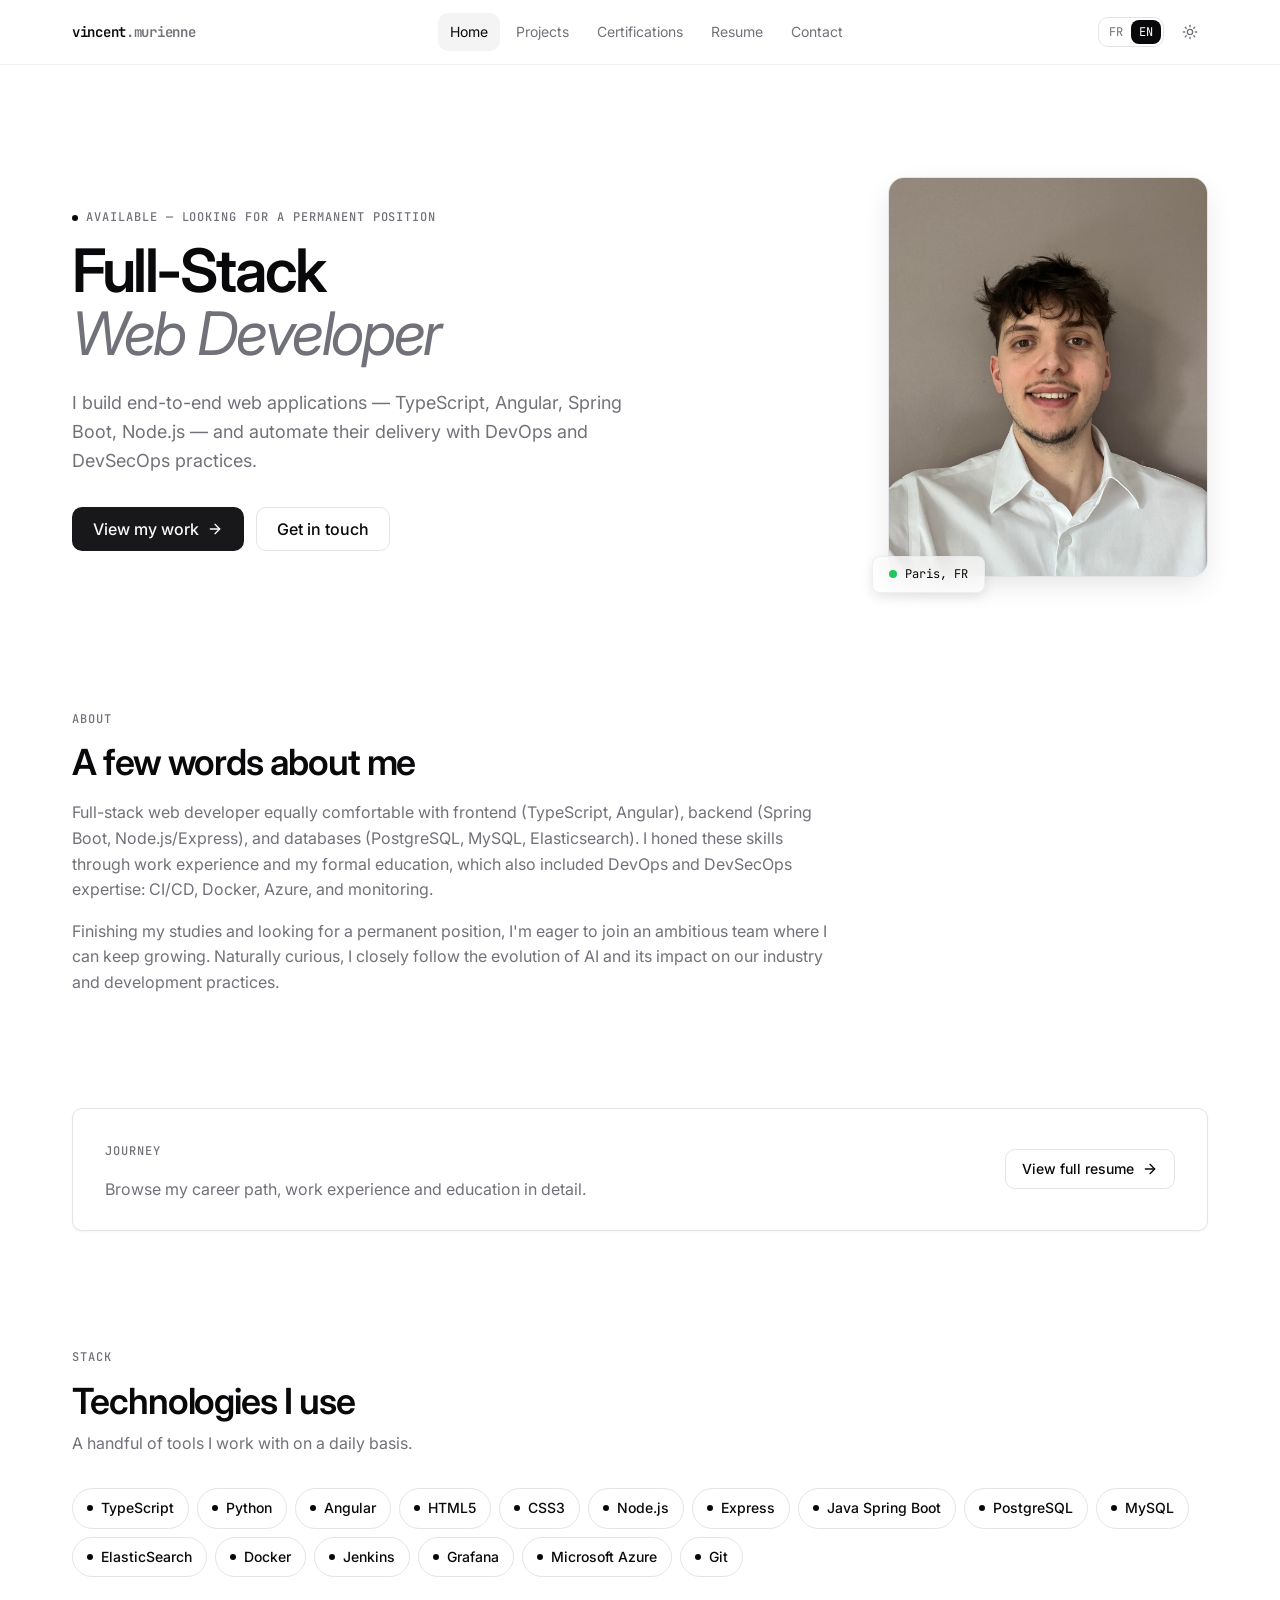
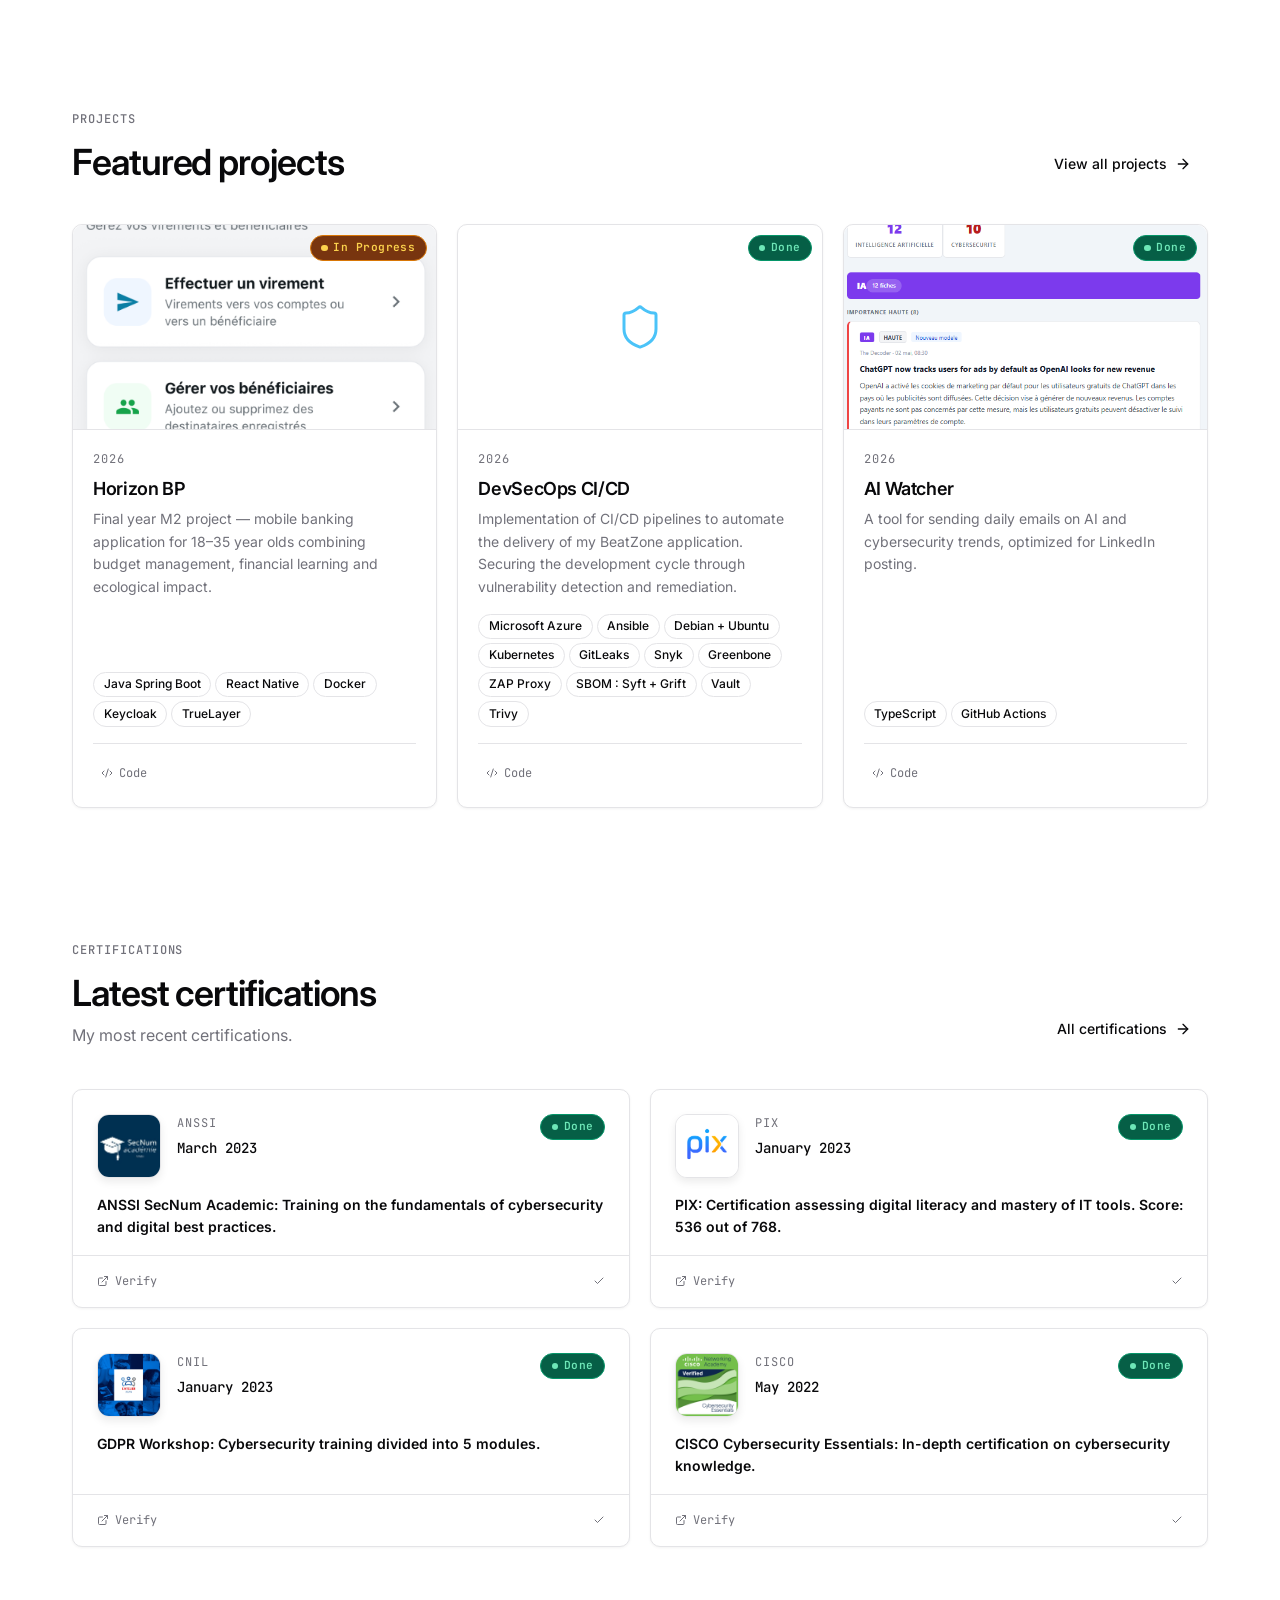
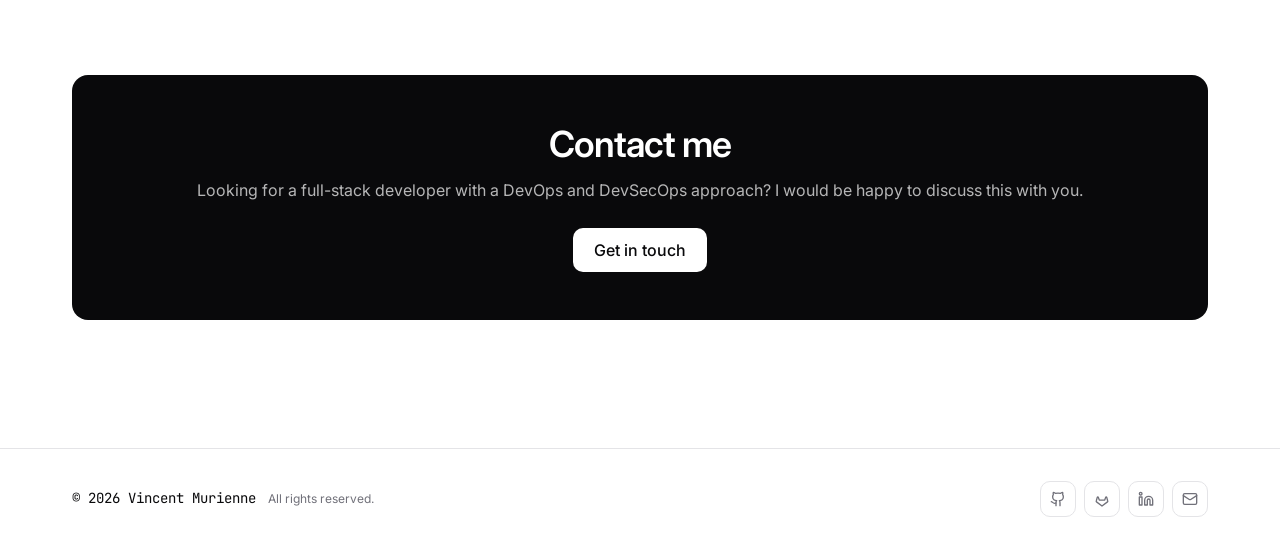
==== index.html @ c7793aec "Mise à jour du Portfolio" ====
<!DOCTYPE html>
<html lang="fr">
<head>
  <meta charset="UTF-8" />
  <meta name="viewport" content="width=device-width, initial-scale=1.0" />
  <title>Vincent Murienne — Développeur Web Full-Stack</title>
  <meta name="description" content="Portfolio de Vincent Murienne, développeur web full-stack. React, Next.js, Node.js, TypeScript." />
  <link rel="preconnect" href="https://fonts.googleapis.com" />
  <link rel="preconnect" href="https://fonts.gstatic.com" crossorigin />
  <link href="https://fonts.googleapis.com/css2?family=Inter:ital,opsz,wght@0,14..32,300..700;1,14..32,300..700&family=JetBrains+Mono:wght@400;500;600&display=swap" rel="stylesheet" />
  <link rel="stylesheet" href="assets/css/style.css" />
  <script>(function(){var t=localStorage.getItem('theme')||(globalThis.matchMedia('(prefers-color-scheme: dark)').matches?'dark':'light');document.documentElement.classList.toggle('dark',t==='dark')})();</script>
</head>
<body>
  <div id="site-header"></div>

  <main>
    <!-- ===================== HERO ===================== -->
    <section class="section-hero">
      <div class="container">
        <div class="hero-grid">
          <!-- LEFT -->
          <div class="fade-in dir-left">
            <span class="section-eyebrow">
              <span class="badge-dot"></span>
              <span data-i18n="hero.available"></span>
            </span>
            <h1>
              <span data-i18n="hero.title.line1"></span><br />
              <span class="italic font-normal text-muted" data-i18n="hero.title.line2"></span>
            </h1>
            <p class="hero-subtitle" data-i18n="hero.subtitle">
            </p>
            <div class="hero-ctas">
              <a href="projects.html" class="btn btn-default btn-lg" id="hero-cta-projects">
                <span data-i18n="hero.cta.projects"></span>
                <svg xmlns="http://www.w3.org/2000/svg" width="16" height="16" viewBox="0 0 24 24" fill="none" stroke="currentColor" stroke-width="2" stroke-linecap="round" stroke-linejoin="round"><path d="M5 12h14"/><path d="m12 5 7 7-7 7"/></svg>
              </a>
              <a href="contact.html" class="btn btn-outline btn-lg">
                <span data-i18n="hero.cta.contact"></span>
              </a>
            </div>
          </div>
          <!-- RIGHT -->
          <div class="hero-img-col fade-in dir-right" data-delay="150">
            <div class="hero-img-wrap">
              <div class="hero-avatar">
                <img src="assets/images/moi.jpg" alt="Vincent Murienne" onerror="this.style.display='none'" />
              </div>
              <div class="glass hero-location-badge">
                <span class="green-dot"></span>Paris, FR
              </div>
            </div>
          </div>
        </div>
      </div>
    </section>

    <!-- ===================== ABOUT ===================== -->
    <section class="section">
      <div class="container">
        <div class="fade-in">
          <span class="section-eyebrow" data-i18n="about.eyebrow"></span>
          <h2 data-i18n="about.title"></h2>
          <p class="mt-4 max-w-3xl text-muted" data-i18n="about.p1">
          </p>
          <p class="mt-4 max-w-3xl text-muted" data-i18n="about.p2">
            
          </p>
        </div>
      </div>
    </section>

    <!-- ===================== CV ===================== -->
    <section class="section-sm">
      <div class="container">
        <div class="fade-in">
          <div class="card" style="display:flex;align-items:center;justify-content:space-between;flex-wrap:wrap;gap:1.5rem;padding:1.75rem 2rem">
            <div>
              <span class="section-eyebrow" data-i18n="cv.eyebrow"></span>
              <p class="mt-1 text-muted" data-i18n="home.cvLead"></p>
            </div>
            <a href="cv.html" class="btn btn-outline" style="white-space:nowrap;flex-shrink:0">
              <span data-i18n="home.viewCV"></span>
              <svg xmlns="http://www.w3.org/2000/svg" width="16" height="16" viewBox="0 0 24 24" fill="none" stroke="currentColor" stroke-width="2" stroke-linecap="round" stroke-linejoin="round"><path d="M5 12h14"/><path d="m12 5 7 7-7 7"/></svg>
            </a>
          </div>
        </div>
      </div>
    </section>

    <!-- ===================== STACK ===================== -->
    <section class="section">
      <div class="container">
        <div class="fade-in">
          <span class="section-eyebrow" data-i18n="stack.eyebrow"></span>
          <h2 data-i18n="stack.title"></h2>
          <p class="mt-2 text-muted" data-i18n="stack.lead"></p>
        </div>
        <div class="stack-grid" id="stack-chips"></div>
      </div>
    </section>

    <!-- ===================== FEATURED PROJECTS ===================== -->
    <section class="section">
      <div class="container">
        <div class="fade-in">
          <div class="flex items-end justify-between flex-wrap gap-4 mb-10">
            <div>
              <span class="section-eyebrow" data-i18n="projects.eyebrow"></span>
              <h2 data-i18n="projects.featured">s</h2>
            </div>
            <a href="projects.html" class="btn btn-ghost" id="view-projects-btn">
              <span data-i18n="home.viewProjects"></span>
              <svg xmlns="http://www.w3.org/2000/svg" width="16" height="16" viewBox="0 0 24 24" fill="none" stroke="currentColor" stroke-width="2" stroke-linecap="round" stroke-linejoin="round"><path d="M5 12h14"/><path d="m12 5 7 7-7 7"/></svg>
            </a>
          </div>
        </div>
        <div class="grid-3" id="featured-projects"></div>
      </div>
    </section>

    <!-- ===================== CERTIFICATIONS ===================== -->
    <section class="section">
      <div class="container">
        <div class="fade-in">
          <div class="flex items-end justify-between flex-wrap gap-4 mb-10">
            <div>
              <span class="section-eyebrow" data-i18n="certs.eyebrow"></span>
              <h2 data-i18n="certs.recent"></h2>
              <p class="mt-2 text-muted" data-i18n="home.featuredCertsLead"></p>
            </div>
            <a href="certifications.html" class="btn btn-ghost" id="view-certs-btn">
              <span data-i18n="home.viewCerts"></span>
              <svg xmlns="http://www.w3.org/2000/svg" width="16" height="16" viewBox="0 0 24 24" fill="none" stroke="currentColor" stroke-width="2" stroke-linecap="round" stroke-linejoin="round"><path d="M5 12h14"/><path d="m12 5 7 7-7 7"/></svg>
            </a>
          </div>
        </div>
        <div class="grid-2" id="featured-certs"></div>
      </div>
    </section>

    <!-- ===================== CONTACT ===================== -->
    <section class="section">
      <div class="container">
        <div class="fade-in">
          <div class="cta-block">
            <h2 data-i18n="contact.title"></h2>
            <p data-i18n="contact.lead"></p>
            <a href="contact.html" class="btn btn-secondary btn-lg" style="margin-top:1.5rem;background:var(--background);color:var(--foreground)">
              <span data-i18n="hero.cta.contact"></span>
            </a>
          </div>
        </div>
      </div>
    </section>
  </main>

  <div id="site-footer"></div>

  <script src="assets/js/data.js"></script>
  <script src="assets/js/i18n.js"></script>
  <script src="assets/js/main.js"></script>
  <script>
    globalThis.renderPage = function () {
      const chipsEl = document.getElementById("stack-chips");
      if (chipsEl) {
        chipsEl.innerHTML = STACK.map((s, i) => `
          <div class="fade-in dir-up" data-delay="${i * 40}">
            <span class="stack-chip">
              <span class="badge-dot"></span>${s.name}
            </span>
          </div>`).join("");
      }

      // Featured projects — ordre explicite
      const projEl = document.getElementById("featured-projects");
      if (projEl) {
        const featuredIds = ["s1", "s2", "p1"];
        const featured = featuredIds.map(id => PROJECTS.find(p => p.id === id)).filter(Boolean);
        projEl.innerHTML = featured.map((p, i) => renderProjectCard(p, i * 100)).join("");
      }

      // Featured certs
      const certsEl = document.getElementById("featured-certs");
      if (certsEl) {
        certsEl.innerHTML = CERTIFICATIONS.slice(0, 4).map((c, i) => renderCertCard(c, i * 80)).join("");
      }

      i18n._applyStatic();
      requestAnimationFrame(initFadeIn);
    };
  </script>
</body>
</html>
---- assets/css/style.css ----
﻿/* ============================================================
  FONTS
============================================================ */
@import url('https://fonts.googleapis.com/css2?family=Inter:ital,opsz,wght@0,14..32,300..700;1,14..32,300..700&family=JetBrains+Mono:wght@400;500;600&display=swap');

:root {
  --background: hsl(0, 0%, 100%);
  --foreground: hsl(240, 10%, 3.9%);
  --card: hsl(0, 0%, 100%);
  --card-foreground: hsl(240, 10%, 3.9%);
  --primary: hsl(240, 5.9%, 10%);
  --primary-foreground: hsl(0, 0%, 98%);
  --secondary: hsl(240, 4.8%, 95.9%);
  --secondary-foreground: hsl(240, 5.9%, 10%);
  --muted: hsl(240, 4.8%, 95.9%);
  --muted-foreground: hsl(240, 3.8%, 46.1%);
  --accent: hsl(240, 4.8%, 95.9%);
  --accent-foreground: hsl(240, 5.9%, 10%);
  --destructive: hsl(0, 84.2%, 60.2%);
  --border: hsl(240, 5.9%, 90%);
  --input: hsl(240, 5.9%, 90%);
  --ring: hsl(240, 5.9%, 10%);
  --radius: 0.625rem;
  --glass-bg: hsla(0, 0%, 100%, 0.7);
  --glass-border: hsla(240, 5.9%, 90%, 0.6);
  --font-sans: 'Inter', -apple-system, BlinkMacSystemFont, 'Segoe UI', Roboto, sans-serif;
  --font-mono: 'JetBrains Mono', 'Fira Code', 'Cascadia Code', Consolas, monospace;
}

.dark {
  --background: hsl(240, 10%, 3.9%);
  --foreground: hsl(0, 0%, 98%);
  --card: hsl(240, 10%, 5.9%);
  --card-foreground: hsl(0, 0%, 98%);
  --primary: hsl(0, 0%, 98%);
  --primary-foreground: hsl(240, 5.9%, 10%);
  --secondary: hsl(240, 3.7%, 15.9%);
  --secondary-foreground: hsl(0, 0%, 98%);
  --muted: hsl(240, 3.7%, 15.9%);
  --muted-foreground: hsl(240, 5%, 64.9%);
  --accent: hsl(240, 3.7%, 15.9%);
  --accent-foreground: hsl(0, 0%, 98%);
  --destructive: hsl(0, 62.8%, 30.6%);
  --border: hsl(240, 3.7%, 15.9%);
  --input: hsl(240, 3.7%, 15.9%);
  --ring: hsl(240, 4.9%, 83.9%);
  --glass-bg: hsla(240, 10%, 5.9%, 0.7);
  --glass-border: hsla(240, 3.7%, 25%, 0.6);
}

*, *::before, *::after { box-sizing: border-box; }
* { margin: 0; padding: 0; }
html { scroll-behavior: smooth; -webkit-text-size-adjust: 100%; }
body {
  font-family: var(--font-sans);
  background-color: var(--background);
  color: var(--foreground);
  line-height: 1.6;
  -webkit-font-smoothing: antialiased;
  -moz-osx-font-smoothing: grayscale;
  font-feature-settings: "rlig" 1, "calt" 1;
}
a { color: inherit; text-decoration: none; }
img, svg { display: block; max-width: 100%; }
button { cursor: pointer; border: none; background: none; font-family: inherit; font-size: inherit; color: inherit; }
ul, ol { list-style: none; }
input, textarea, select { font-family: inherit; }

/* ============================================================
  TYPOGRAPHY
============================================================ */
h1 { font-size: clamp(2.25rem, 5vw, 3.75rem); font-weight: 600; letter-spacing: -0.04em; line-height: 1.05; }
h2 { font-size: clamp(1.6rem, 3vw, 2.25rem); font-weight: 600; letter-spacing: -0.03em; line-height: 1.2; }
h3 { font-size: 1.125rem; font-weight: 600; letter-spacing: -0.02em; line-height: 1.3; }

/* ============================================================
  LAYOUT
============================================================ */
.container {
  width: 100%;
  max-width: 1200px;
  margin-left: auto;
  margin-right: auto;
  padding-left: 1.5rem;
  padding-right: 1.5rem;
}
@media (min-width: 768px) {
  .container { padding-left: 2rem; padding-right: 2rem; }
}

/* ============================================================
  GLASS
============================================================ */
.glass {
  background: var(--glass-bg);
  -webkit-backdrop-filter: blur(12px) saturate(1.4);
  backdrop-filter: blur(12px) saturate(1.4);
  border: 1px solid var(--glass-border);
}

/* ============================================================
  NAVBAR
============================================================ */
#site-header {
  position: sticky;
  top: 0;
  z-index: 40;
  width: 100%;
}
.navbar {
  background: var(--glass-bg);
  -webkit-backdrop-filter: blur(12px) saturate(1.4);
  backdrop-filter: blur(12px) saturate(1.4);
  border-bottom: 1px solid var(--glass-border);
}
.navbar-inner {
  display: flex;
  height: 4rem;
  align-items: center;
  justify-content: space-between;
  gap: 1rem;
}
.navbar-logo {
  font-family: var(--font-mono);
  font-size: 0.875rem;
  font-weight: 600;
  letter-spacing: -0.02em;
  white-space: nowrap;
  flex-shrink: 0;
}
.navbar-logo .logo-muted { color: var(--muted-foreground); }
.navbar-nav {
  display: none;
  align-items: center;
  gap: 0.25rem;
}
@media (min-width: 768px) { .navbar-nav { display: flex; } }
.navbar-nav a {
  padding: 0.5rem 0.75rem;
  font-size: 0.875rem;
  border-radius: var(--radius);
  transition: color 0.15s, background-color 0.15s;
  color: var(--muted-foreground);
}
.navbar-nav a:hover { color: var(--foreground); background-color: var(--accent); }
.navbar-nav a.active { color: var(--foreground); background-color: var(--accent); }
.navbar-actions { display: flex; align-items: center; gap: 0.5rem; }
.lang-switcher {
  display: flex;
  align-items: center;
  border: 1px solid var(--border);
  border-radius: var(--radius);
  padding: 0.125rem;
  font-family: var(--font-mono);
  font-size: 0.75rem;
}
.lang-switcher button {
  padding: 0.25rem 0.5rem;
  border-radius: calc(var(--radius) - 2px);
  text-transform: uppercase;
  color: var(--muted-foreground);
  transition: color 0.15s, background-color 0.15s;
}
.lang-switcher button:hover { color: var(--foreground); }
.lang-switcher button.lang-active { background-color: var(--foreground); color: var(--background); }
.theme-toggle {
  width: 2.25rem; height: 2.25rem;
  display: inline-flex; align-items: center; justify-content: center;
  border-radius: var(--radius);
  color: var(--muted-foreground);
  transition: color 0.15s, background-color 0.15s;
}
.theme-toggle:hover { color: var(--foreground); background-color: var(--accent); }
.theme-toggle .icon-sun { display: block; }
.theme-toggle .icon-moon { display: none; }
.dark .theme-toggle .icon-sun { display: none; }
.dark .theme-toggle .icon-moon { display: block; }
.mobile-menu-btn {
  display: inline-flex; align-items: center; justify-content: center;
  width: 2.25rem; height: 2.25rem;
  border-radius: var(--radius);
  color: var(--foreground);
  transition: background-color 0.15s;
}
.mobile-menu-btn:hover { background-color: var(--accent); }
@media (min-width: 768px) { .mobile-menu-btn { display: none; } }
.mobile-menu {
  display: none;
  border-top: 1px solid var(--border);
  padding: 0.75rem;
  flex-direction: column;
  gap: 0.25rem;
  background: var(--glass-bg);
  -webkit-backdrop-filter: blur(12px);
  backdrop-filter: blur(12px);
}
.mobile-menu.open { display: flex; }
@media (min-width: 768px) { .mobile-menu { display: none !important; } }
.mobile-menu a {
  padding: 0.625rem 0.75rem;
  border-radius: var(--radius);
  font-size: 0.875rem;
  color: var(--muted-foreground);
  transition: color 0.15s, background-color 0.15s;
}
.mobile-menu a:hover, .mobile-menu a.active { color: var(--foreground); background-color: var(--accent); }

/* ============================================================
  FOOTER
============================================================ */
.site-footer { border-top: 1px solid var(--border); margin-top: 4rem; }
.footer-inner {
  display: flex; flex-wrap: wrap; align-items: center;
  justify-content: space-between; gap: 1rem;
  padding-top: 2rem; padding-bottom: 2rem;
}
.footer-copy { display: flex; align-items: center; gap: 0.75rem; }
.footer-copy .footer-year { font-family: var(--font-mono); font-size: 0.875rem; }
.footer-rights { font-size: 0.75rem; color: var(--muted-foreground); }
.footer-socials { display: flex; gap: 0.5rem; }
.footer-socials a {
  display: inline-grid; place-items: center;
  width: 2.25rem; height: 2.25rem;
  border-radius: var(--radius);
  border: 1px solid var(--border);
  color: var(--muted-foreground);
  transition: color 0.15s, border-color 0.15s;
}
.footer-socials a:hover { color: var(--foreground); border-color: color-mix(in srgb, var(--foreground) 30%, transparent); }

/* ============================================================
  BUTTONS
============================================================ */
.btn {
  display: inline-flex; align-items: center; justify-content: center; gap: 0.5rem;
  white-space: nowrap; border-radius: var(--radius);
  font-size: 0.875rem; font-weight: 500; line-height: 1;
  transition: all 0.15s; cursor: pointer; text-decoration: none;
  border: 1px solid transparent;
  padding: 0 1rem; height: 2.5rem;
}
.btn:disabled { opacity: 0.5; pointer-events: none; }
.btn-default { background-color: var(--primary); color: var(--primary-foreground); }
.btn-default:hover { opacity: 0.9; }
.btn-outline { background-color: var(--background); border-color: var(--border); color: var(--foreground); }
.btn-outline:hover { background-color: var(--accent); }
.btn-ghost { background-color: transparent; border-color: transparent; color: var(--foreground); }
.btn-ghost:hover { background-color: var(--accent); }
.btn-secondary { background-color: var(--secondary); color: var(--secondary-foreground); }
.btn-secondary:hover { opacity: 0.8; }
.btn-lg { height: 2.75rem; padding: 0 1.25rem; font-size: 1rem; }
.btn-sm { height: 2rem; padding: 0 0.75rem; font-size: 0.75rem; }
.btn-icon { width: 2.5rem; padding: 0; }
.btn svg { flex-shrink: 0; }

/* ============================================================
  CARDS
============================================================ */
.card {
  background-color: var(--card);
  color: var(--card-foreground);
  border-radius: var(--radius);
  border: 1px solid var(--border);
  box-shadow: 0 1px 3px 0 rgb(0 0 0 / 0.05);
  transition: transform 0.2s ease, box-shadow 0.2s ease;
}
.card.hover-lift:hover {
  transform: translateY(-4px);
  box-shadow: 0 8px 24px -4px rgb(0 0 0 / 0.1);
}
.card.hover-lift-sm:hover {
  transform: translateY(-2px);
  box-shadow: 0 4px 12px -2px rgb(0 0 0 / 0.08);
}
.card-body { padding: 1.25rem; }
.card-body-lg { padding: 2rem; }

/* ============================================================
  BADGES
============================================================ */
.badge {
  display: inline-flex; align-items: center;
  border-radius: 9999px; padding: 0.2rem 0.6rem;
  font-size: 0.75rem; font-weight: 500; line-height: 1.4; white-space: nowrap;
  background-color: var(--primary); color: var(--primary-foreground);
}
.badge-outline { background-color: transparent; border: 1px solid var(--border); color: var(--foreground); }

/* ============================================================
  FORM ELEMENTS
============================================================ */
.form-label { display: block; font-size: 0.875rem; font-weight: 500; margin-bottom: 0.375rem; }
.form-input {
  display: flex; width: 100%; height: 2.5rem;
  border-radius: var(--radius); border: 1px solid var(--input);
  background-color: var(--background); padding: 0 0.75rem;
  font-size: 0.875rem; color: var(--foreground);
  transition: box-shadow 0.15s, border-color 0.15s; outline: none;
}
.form-input::placeholder { color: var(--muted-foreground); }
.form-input:focus { border-color: var(--ring); box-shadow: 0 0 0 3px color-mix(in srgb, var(--ring) 20%, transparent); }
.form-textarea {
  display: flex; width: 100%; min-height: 9rem;
  border-radius: var(--radius); border: 1px solid var(--input);
  background-color: var(--background); padding: 0.5rem 0.75rem;
  font-size: 0.875rem; color: var(--foreground);
  resize: vertical; transition: box-shadow 0.15s, border-color 0.15s; outline: none;
  line-height: 1.6;
}
.form-textarea::placeholder { color: var(--muted-foreground); }
.form-textarea:focus { border-color: var(--ring); box-shadow: 0 0 0 3px color-mix(in srgb, var(--ring) 20%, transparent); }

/* ============================================================
  SECTION EYEBROW
============================================================ */
.section-eyebrow {
  display: inline-flex; align-items: center; gap: 0.5rem;
  font-family: var(--font-mono); font-size: 0.75rem; font-weight: 500;
  text-transform: uppercase; letter-spacing: 0.08em;
  color: var(--muted-foreground); margin-bottom: 0.75rem;
}
.badge-dot {
  display: inline-block; width: 0.375rem; height: 0.375rem;
  border-radius: 9999px; background-color: var(--foreground);
}



/* ============================================================
  FADE-IN ANIMATIONS
============================================================ */
.fade-in {
  opacity: 0;
  transition: opacity 0.6s ease, transform 0.6s ease;
}
.fade-in.dir-up    { transform: translateY(20px); }
.fade-in.dir-left  { transform: translateX(-20px); }
.fade-in.dir-right { transform: translateX(20px); }
.fade-in.visible   { opacity: 1; transform: none; }

/* ============================================================
  TIMELINE (CV)
============================================================ */
.timeline {
  position: relative;
  padding-left: 1.75rem;
}
.timeline::before {
  content: '';
  position: absolute;
  left: 0.5rem; top: 0.5rem; bottom: 0.5rem;
  width: 1px;
  background-color: var(--border);
}
.timeline-item { position: relative; padding-bottom: 2rem; }
.timeline-item:last-child { padding-bottom: 0; }
.timeline-item::before {
  content: '';
  position: absolute;
  left: -1.5rem; top: 0.45rem;
  width: 0.625rem; height: 0.625rem;
  border-radius: 9999px;
  background-color: var(--background);
  border: 2px solid var(--foreground);
}

/* ============================================================
  CV PDF VIEWER
============================================================ */
.cv-pdf-wrapper {
  border-radius: var(--radius);
  overflow: hidden;
  border: 1px solid var(--border);
  background: var(--card);
}
.cv-pdf-frame {
  display: block;
  width: 100%;
  height: 85vh;
  min-height: 600px;
  border: none;
}

/* ============================================================
  LANGUAGE BARS
============================================================ */
.lang-bar-track {
  height: 0.375rem;
  background-color: var(--secondary);
  border-radius: 9999px;
  overflow: hidden;
}
.lang-bar-fill {
  height: 100%;
  background-color: var(--foreground);
  border-radius: 9999px;
  transform-origin: left;
  transform: scaleX(0);
  transition: transform 1s cubic-bezier(0.4, 0, 0.2, 1);
}
.lang-bar-fill.animated { transform: scaleX(1); }

/* ============================================================
  HERO SECTION
============================================================ */
.hero-section { padding-top: 5rem; padding-bottom: 7rem; }
@media (min-width: 768px) { .hero-section { padding-top: 7rem; } }
.hero-grid {
  display: grid;
  gap: 4rem;
  align-items: center;
}
@media (min-width: 768px) {
  .hero-grid { grid-template-columns: 1.4fr 1fr; }
}
.hero-subtitle {
  margin-top: 1.5rem;
  font-size: 1.125rem;
  color: var(--muted-foreground);
  max-width: 36rem;
}
.hero-ctas { margin-top: 2rem; display: flex; flex-wrap: wrap; gap: 0.75rem; }
.hero-img-col { display: flex; justify-content: center; }
@media (min-width: 768px) { .hero-img-col { justify-content: flex-end; } }
.hero-img-wrap {
  position: relative;
  max-width: 20rem;
  width: 100%;
}
.hero-avatar {
  aspect-ratio: 4/5;
  border-radius: 1rem;
  border: 1px solid var(--border);
  overflow: hidden;
  box-shadow: 0 10px 30px -5px rgb(0 0 0 / 0.12);
  background-color: var(--muted);
}
.hero-avatar img { width: 100%; height: 100%; object-fit: cover; }
.hero-location-badge {
  position: absolute;
  bottom: -1rem;
  left: -1rem;
  padding: 0.5rem 1rem;
  border-radius: 0.5rem;
  font-family: var(--font-mono);
  font-size: 0.75rem;
  box-shadow: 0 4px 12px rgb(0 0 0 / 0.1);
  display: flex;
  align-items: center;
  gap: 0.5rem;
}
.green-dot {
  display: inline-block;
  width: 0.5rem; height: 0.5rem;
  border-radius: 9999px;
  background-color: #22c55e;
  flex-shrink: 0;
}

/* ============================================================
  STACK CHIPS
============================================================ */
.stack-grid { display: flex; flex-wrap: wrap; gap: 0.5rem; margin-top: 2rem; }
.stack-chip {
  display: inline-flex; align-items: center; gap: 0.5rem;
  padding: 0.5rem 0.875rem;
  border-radius: 9999px;
  border: 1px solid var(--border);
  background-color: var(--card);
  font-size: 0.875rem; font-weight: 500;
  transition: border-color 0.15s, transform 0.15s;
}
.stack-chip:hover {
  border-color: color-mix(in srgb, var(--foreground) 30%, transparent);
  transform: translateY(-2px);
}

/* ============================================================
  PROJECT CARD IMAGE
============================================================ */
.project-card-img {
  aspect-ratio: 16/9;
  border-radius: var(--radius) var(--radius) 0 0;
  border-left: none; border-right: none; border-top: none;
  border-bottom: 1px solid var(--border);
}
.project-card-img--photo {
  width: 100%; object-fit: cover; display: block;
}
.project-card-cover {
  display: flex; align-items: center; justify-content: center;
}
.project-cover-icon { display: flex; }
.project-cover-icon svg { width: 3rem; height: 3rem; stroke-width: 1.5; opacity: 0.9; }
.project-cover-initials {
  font-family: var(--font-mono);
  font-size: 4.5rem; font-weight: 700;
  letter-spacing: 0.08em; line-height: 1;
  color: var(--foreground); opacity: 0.1;
  -webkit-user-select: none; user-select: none;
}
.status-badge {
  position: absolute; top: 0.6rem; right: 0.6rem;
  display: inline-flex; align-items: center; gap: 0.35rem;
  border-radius: 9999px; padding: 0.2rem 0.65rem;
  font-size: 0.7rem; font-family: var(--font-mono);
  font-weight: 600; letter-spacing: 0.04em;
}
.status-badge::before {
  content: ""; display: inline-block;
  width: 0.4rem; height: 0.4rem; border-radius: 9999px;
  background-color: currentColor;
}
.status-badge--done        { background: #065f46; color: #6ee7b7; border: 1px solid #059669; }
.status-badge--in-progress { background: #78350f; color: #fcd34d; border: 1px solid #d97706; }
.status-badge--planned     { background: #1e293b; color: #cbd5e1; border: 1px solid #475569; }
.project-meta {
  font-family: var(--font-mono);
  font-size: 0.75rem;
  text-transform: uppercase;
  letter-spacing: 0.08em;
  color: var(--muted-foreground);
  display: flex; align-items: center; gap: 0.5rem;
}
.project-links {
  margin-top: 1rem;
  padding-top: 1rem;
  border-top: 1px solid var(--border);
  display: flex; gap: 0.5rem;
}
.project-link {
  display: inline-flex; align-items: center; gap: 0.375rem;
  font-family: var(--font-mono); font-size: 0.75rem;
  color: var(--muted-foreground);
  padding: 0.25rem 0.5rem;
  border-radius: calc(var(--radius) - 2px);
  transition: color 0.15s, background-color 0.15s;
}
.project-link:hover { color: var(--foreground); background-color: var(--accent); }

/* ============================================================
  CERT CARDS
============================================================ */
.cert-badge {
  width: 4rem; height: 4rem;
  border-radius: 0.75rem;
  display: grid; place-items: center;
  flex-shrink: 0;
  background: #ffffff;
  border: 1px solid var(--border);
  box-shadow: 0 4px 8px rgb(0 0 0 / 0.08);
  overflow: hidden;
}
.cert-badge-img {
  width: 100%; height: 100%;
  object-fit: cover;
}
.cert-verify {
  display: inline-flex; align-items: center; gap: 0.375rem;
  font-family: var(--font-mono); font-size: 0.75rem;
  color: var(--muted-foreground);
  transition: color 0.15s;
}
.cert-verify:hover { color: var(--foreground); }

/* ============================================================
  CTA BLOCK
============================================================ */
.cta-block {
  border-radius: 1rem;
  background-color: var(--foreground);
  color: var(--background);
  padding: 3rem 2rem;
  text-align: center;
  position: relative;
  overflow: hidden;
}
.cta-block h2 { color: var(--background); }
.cta-block p { margin-top: 0.75rem; opacity: 0.7; }
.cta-block .btn-secondary {
  background-color: var(--background);
  color: var(--foreground);
  margin-top: 1.5rem;
}
.cta-block .btn-secondary:hover { opacity: 0.9; }

/* ============================================================
  CATEGORY NAV (Projects page)
============================================================ */
.cat-nav {
  display: inline-flex; gap: 0.25rem;
  padding: 0.375rem;
  border-radius: 0.5rem;
  margin-top: 2rem;
  position: sticky; top: 4.5rem; z-index: 10;
}
.cat-nav a {
  padding: 0.5rem 1rem;
  font-size: 0.875rem; font-weight: 500;
  color: var(--muted-foreground);
  border-radius: calc(var(--radius) - 2px);
  transition: color 0.15s, background-color 0.15s;
}
.cat-nav a:hover { color: var(--foreground); background-color: var(--accent); }

/* ============================================================
  CV SECTION ICONS
============================================================ */
.cv-section-icon {
  display: grid; place-items: center;
  width: 2rem; height: 2rem;
  border-radius: 0.5rem;
  background-color: var(--secondary);
  border: 1px solid var(--border);
  flex-shrink: 0;
  color: var(--muted-foreground);
}

/* ============================================================
  CONTACT PAGE
============================================================ */
.contact-grid {
  display: grid; gap: 3rem; align-items: start;
}
@media (min-width: 768px) {
  .contact-grid { grid-template-columns: 1fr 1.2fr; }
  .contact-map-col { padding-top: 4.5rem; }
}
.contact-social-link {
  display: flex; align-items: center; gap: 0.875rem;
  padding: 0.875rem;
  border: 1px solid var(--border);
  border-radius: var(--radius);
  transition: background-color 0.15s, border-color 0.15s;
}
.contact-social-link:hover {
  background-color: var(--accent);
  border-color: color-mix(in srgb, var(--foreground) 20%, transparent);
}
.contact-social-icon {
  display: grid; place-items: center;
  width: 2.5rem; height: 2.5rem;
  border-radius: 0.5rem;
  background-color: var(--secondary);
  flex-shrink: 0;
}

/* ============================================================
  STATUS MESSAGES
============================================================ */
.alert-success {
  margin-top: 1rem;
  padding: 0.875rem;
  border-radius: var(--radius);
  font-size: 0.875rem;
  border: 1px solid rgba(34, 197, 94, 0.3);
  background-color: rgba(34, 197, 94, 0.1);
  color: #15803d;
}
.dark .alert-success { color: #86efac; }

/* ============================================================
  SECTION SPACING
============================================================ */
.section { padding-top: 4rem; padding-bottom: 4rem; }
.section-hero { padding-top: 5rem; padding-bottom: 4rem; }
@media (min-width: 768px) {
  .section-hero { padding-top: 7rem; }
}
.section-sm { padding-top: 3rem; padding-bottom: 3rem; }

/* ============================================================
  RESPONSIVE GRIDS
============================================================ */
.grid-2 { display: grid; gap: 1.25rem; grid-template-columns: 1fr; }
@media (min-width: 640px) { .grid-2 { grid-template-columns: repeat(2, 1fr); } }
.grid-3 { display: grid; gap: 1.25rem; grid-template-columns: 1fr; }
@media (min-width: 768px)  { .grid-3 { grid-template-columns: repeat(2, 1fr); } }
@media (min-width: 1024px) { .grid-3 { grid-template-columns: repeat(3, 1fr); } }

/* ============================================================
  UTILITY CLASSES
============================================================ */
.flex          { display: flex; }
.flex-col      { flex-direction: column; }
.flex-wrap     { flex-wrap: wrap; }
.flex-1        { flex: 1; }
.flex-shrink-0 { flex-shrink: 0; }
.grid-place    { display: grid; place-items: center; }
.items-center  { align-items: center; }
.items-start   { align-items: flex-start; }
.items-end     { align-items: flex-end; }
.items-baseline{ align-items: baseline; }
.justify-between { justify-content: space-between; }
.gap-1  { gap: 0.25rem; }
.gap-2  { gap: 0.5rem; }
.gap-3  { gap: 0.75rem; }
.gap-4  { gap: 1rem; }
.gap-5  { gap: 1.25rem; }
.gap-6  { gap: 1.5rem; }
.gap-8  { gap: 2rem; }
.gap-10 { gap: 2.5rem; }
.gap-12 { gap: 3rem; }
.gap-16 { gap: 4rem; }
.mt-0-5 { margin-top: 0.125rem; }
.mt-1   { margin-top: 0.25rem; }
.mt-2   { margin-top: 0.5rem; }
.mt-3   { margin-top: 0.75rem; }
.mt-4   { margin-top: 1rem; }
.mt-5   { margin-top: 1.25rem; }
.mt-6   { margin-top: 1.5rem; }
.mt-8   { margin-top: 2rem; }
.mt-10  { margin-top: 2.5rem; }
.mb-2   { margin-bottom: 0.5rem; }
.mb-3   { margin-bottom: 0.75rem; }
.mb-4   { margin-bottom: 1rem; }
.mb-5   { margin-bottom: 1.25rem; }
.mb-6   { margin-bottom: 1.5rem; }
.mb-8   { margin-bottom: 2rem; }
.mb-10  { margin-bottom: 2.5rem; }
.p-5    { padding: 1.25rem; }
.p-6    { padding: 1.5rem; }
.p-8    { padding: 2rem; }
.pb-4   { padding-bottom: 1rem; }
.pb-20  { padding-bottom: 5rem; }
.pt-4   { padding-top: 1rem; }
.text-sm   { font-size: 0.875rem; }
.text-xs   { font-size: 0.75rem; }
.text-lg   { font-size: 1.125rem; }
.text-2xl  { font-size: 1.5rem; font-weight: 600; letter-spacing: -0.02em; }
.text-muted{ color: var(--muted-foreground); }
.font-mono { font-family: var(--font-mono); }
.font-medium  { font-weight: 500; }
.font-semibold{ font-weight: 600; }
.font-bold    { font-weight: 700; }
.italic       { font-style: italic; }
.font-normal  { font-weight: 400; }
.uppercase    { text-transform: uppercase; }
.tracking-wider { letter-spacing: 0.08em; }
.max-w-xl   { max-width: 36rem; }
.max-w-2xl  { max-width: 42rem; }
.max-w-3xl  { max-width: 48rem; }
.w-full     { width: 100%; }
.overflow-hidden { overflow: hidden; }
.border-t   { border-top: 1px solid var(--border); }
.border-b   { border-bottom: 1px solid var(--border); }
.rounded-md { border-radius: 0.375rem; }
.rounded-xl { border-radius: 0.75rem; }
.rounded-full { border-radius: 9999px; }
.shadow-sm  { box-shadow: 0 1px 3px 0 rgb(0 0 0 / 0.05); }

/* ============================================================
  MAP (Contact page)
============================================================ */
.map-card {
  height: 100%;
  min-height: 440px;
  overflow: hidden;
}
.map-iframe {
  border: 0;
  display: block;
  width: 100%;
  height: 100%;
  min-height: 440px;
  filter: grayscale(20%);
}
.map-external-link {
  display: inline-flex;
  align-items: center;
  gap: 0.5rem;
  margin-top: 0.75rem;
  font-family: var(--font-mono);
  font-size: 0.75rem;
  color: var(--muted-foreground);
  transition: color 0.15s;
}
.map-external-link:hover,
.map-external-link:focus { color: var(--foreground); }

/* ============================================================
  PRINT STYLES (CV download)
============================================================ */
@media print {
  #site-header, .site-footer, .btn { display: none !important; }
  body { background: white; color: black; }
  .card { border: 1px solid #ddd; box-shadow: none; }
}
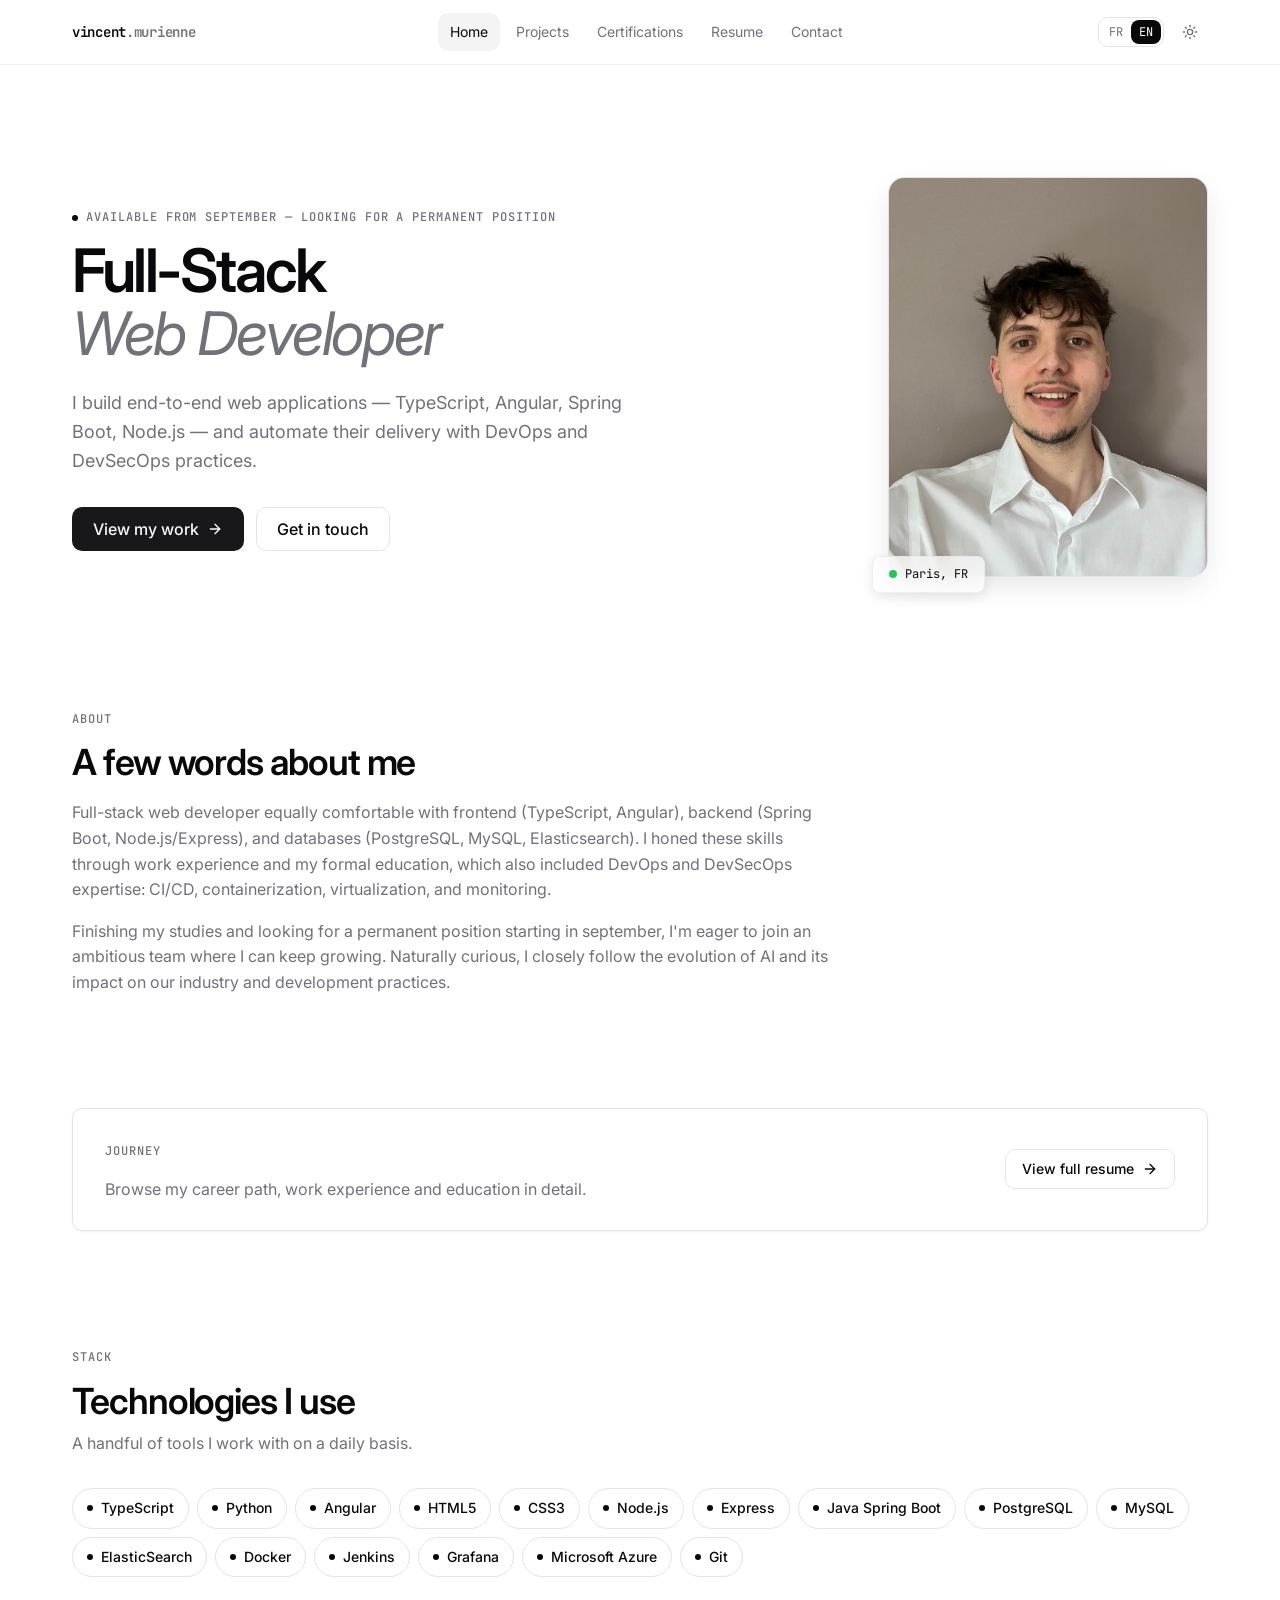
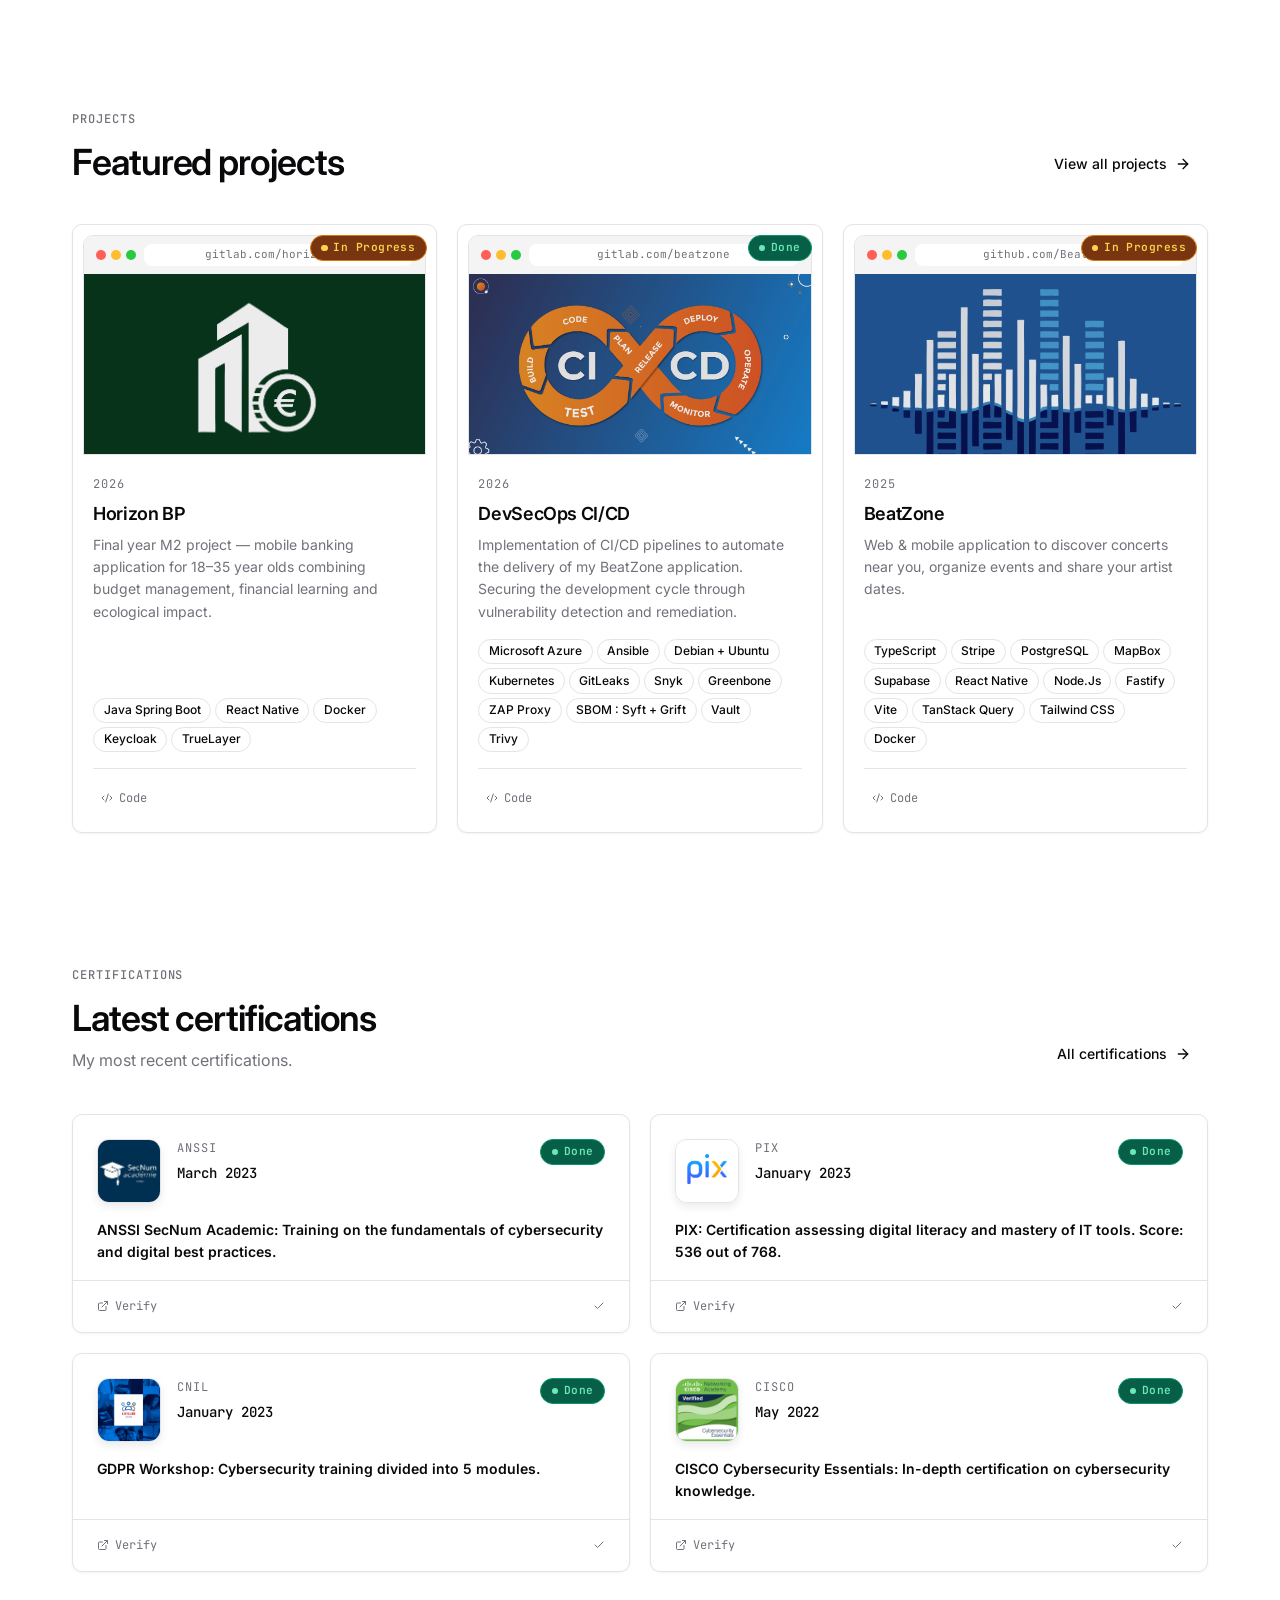
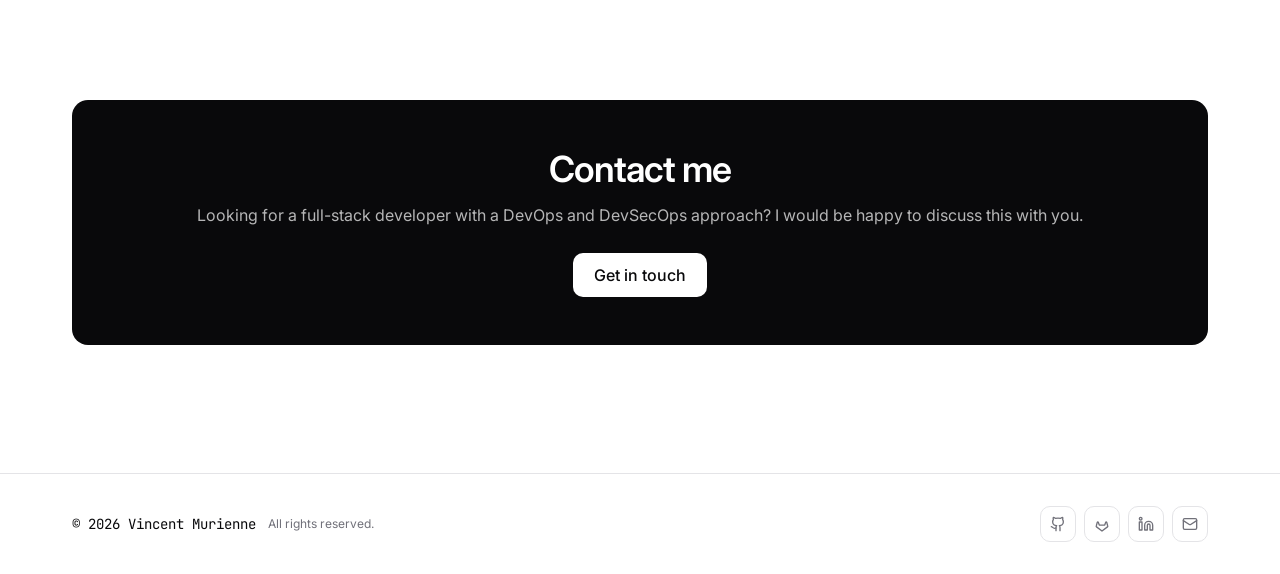
==== commit 611c026f: "Ajout du projet BeatZone" ====
--- a/index.html
+++ b/index.html
@@ -176,7 +176,7 @@
       // Featured projects — ordre explicite
       const projEl = document.getElementById("featured-projects");
       if (projEl) {
-        const featuredIds = ["s1", "s2", "p1"];
+        const featuredIds = ["s1", "s2", "p2"];
         const featured = featuredIds.map(id => PROJECTS.find(p => p.id === id)).filter(Boolean);
         projEl.innerHTML = featured.map((p, i) => renderProjectCard(p, i * 100)).join("");
       }
--- a/assets/css/style.css
+++ b/assets/css/style.css
@@ -487,6 +487,73 @@
 .project-card-img--photo {
   width: 100%; object-fit: cover; display: block;
 }
+
+/* ============================================================
+  BROWSER MOCKUP
+============================================================ */
+.browser-mockup {
+  margin: 10px 10px 0;
+  border-radius: var(--radius) var(--radius) 0 0;
+  overflow: hidden;
+  border: 1px solid var(--border);
+}
+.browser-bar {
+  background: var(--muted);
+  padding: 8px 12px;
+  display: flex;
+  align-items: center;
+  gap: 8px;
+}
+.browser-dots { display: flex; gap: 5px; flex-shrink: 0; }
+.dot { width: 10px; height: 10px; border-radius: 9999px; }
+.dot-red    { background: #ff5f57; }
+.dot-yellow { background: #ffbd2e; }
+.dot-green  { background: #28ca41; }
+.browser-url {
+  flex: 1;
+  background: var(--background);
+  border-radius: calc(var(--radius) - 2px);
+  padding: 2px 8px;
+  font-size: 0.6875rem;
+  font-family: var(--font-mono);
+  color: var(--muted-foreground);
+  text-align: center;
+  white-space: nowrap;
+  overflow: hidden;
+  text-overflow: ellipsis;
+}
+.browser-screen {
+  position: relative;
+  overflow: hidden;
+}
+.browser-screen img {
+  width: 100%;
+  height: 180px;
+  object-fit: cover;
+  object-position: top;
+  display: block;
+  filter: brightness(0.9) contrast(1.06) saturate(0.92);
+  transition: transform 0.5s ease, filter 0.4s ease;
+}
+.card:hover .browser-screen img {
+  transform: scale(1.04);
+  filter: brightness(1) contrast(1.03) saturate(1);
+}
+.screen-overlay {
+  position: absolute;
+  inset: 0;
+  background: linear-gradient(to top, rgba(0,0,0,0.7) 0%, rgba(0,0,0,0.08) 55%, transparent 100%);
+  display: flex;
+  align-items: flex-end;
+  padding: 12px 14px;
+  opacity: 0;
+  transition: opacity 0.25s ease;
+  color: #fff;
+  font-size: 0.8125rem;
+  font-weight: 500;
+  letter-spacing: 0.02em;
+}
+.card:hover .screen-overlay { opacity: 1; }
 .project-card-cover {
   display: flex; align-items: center; justify-content: center;
 }
